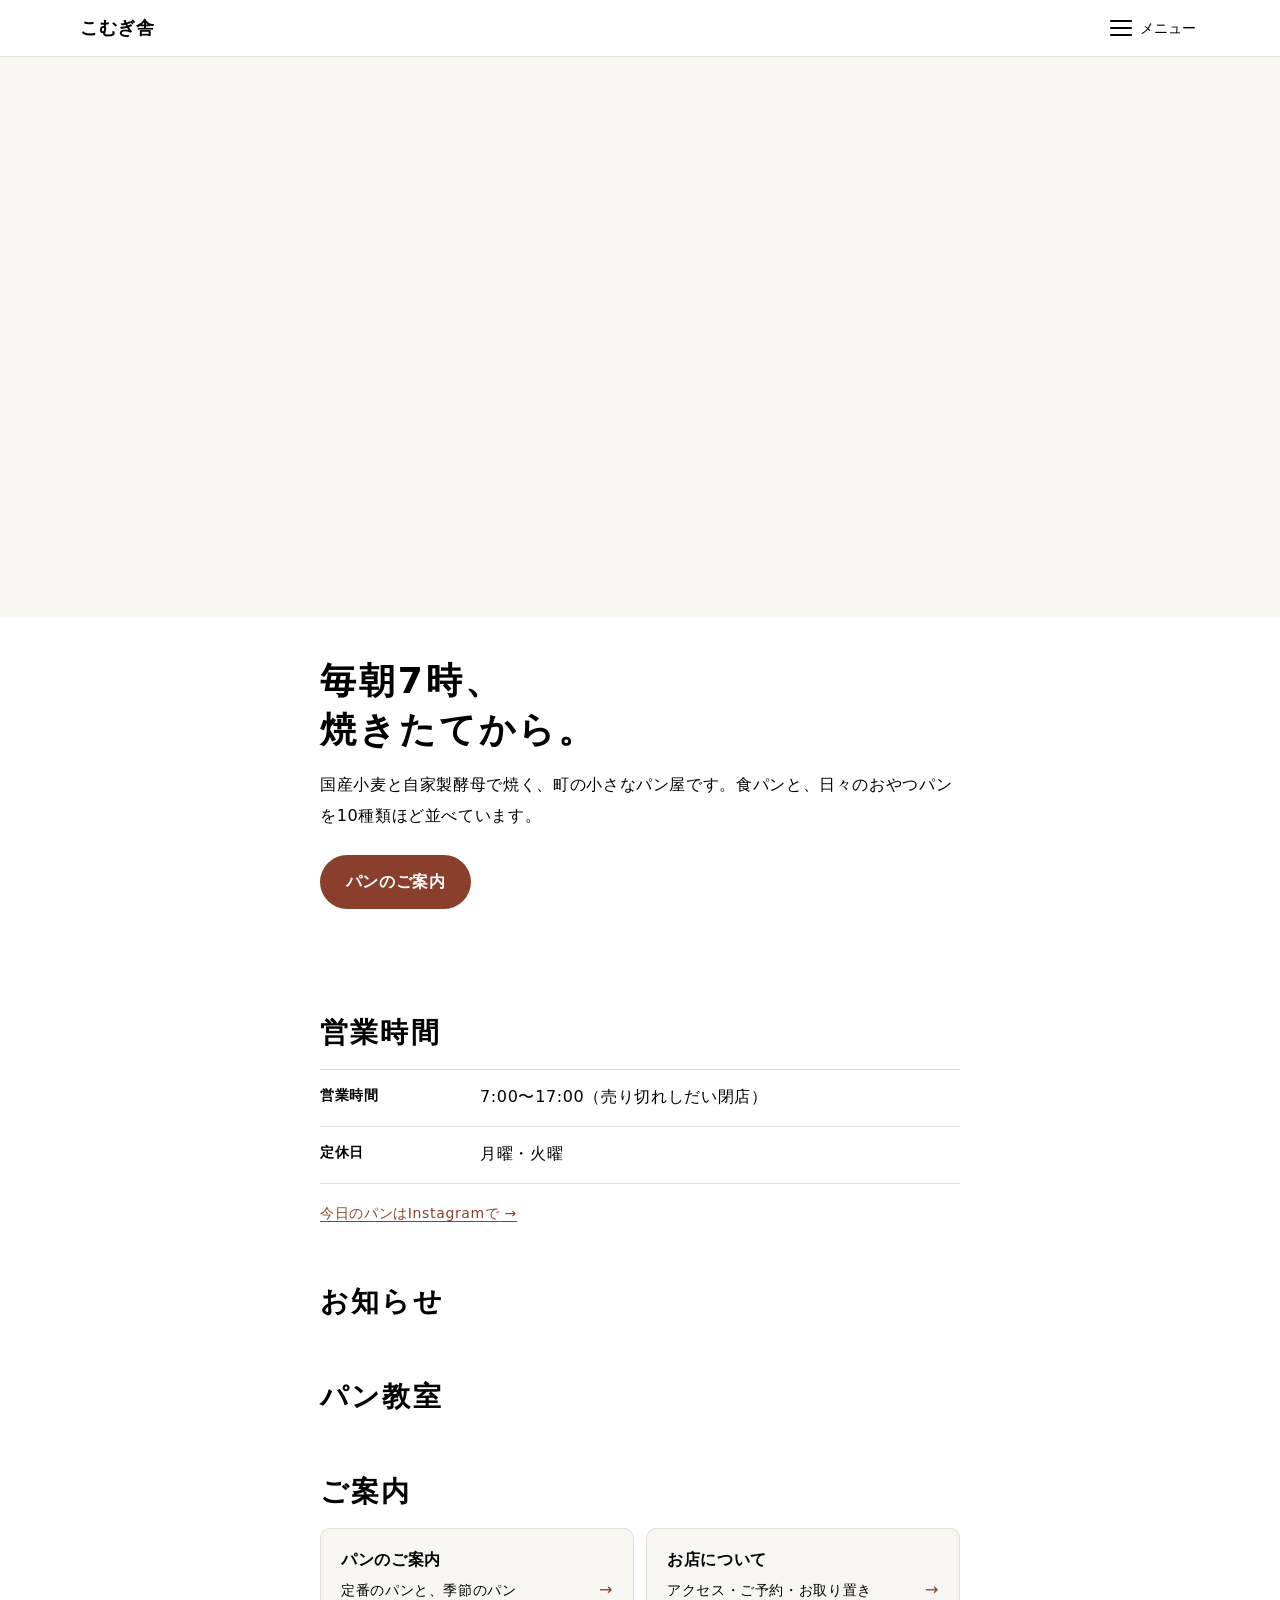
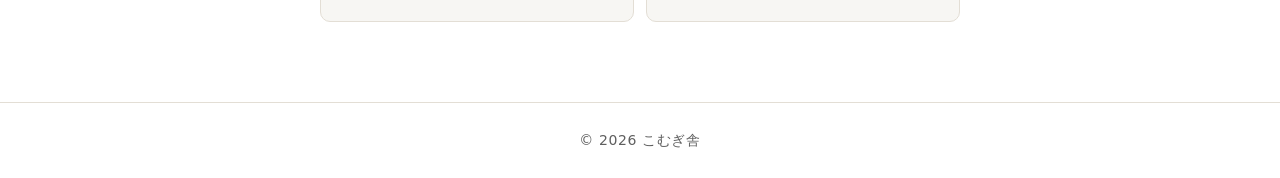
==== public/index.html @ a5fe981f "ミニCMS α版（v0.1.0-alpha） - お知らせだけを更新できる小さなCMS（PHP、データベース不要） - 静的サイトのひな形（見本：架空のパン屋「こむぎ舎」） - ヘッダー・フッターの部" ====
<!doctype html>
<html lang="ja">
<head>
<meta charset="utf-8">
<meta name="viewport" content="width=device-width, initial-scale=1">
<title>こむぎ舎｜町の小さなパン屋</title>
<meta name="description" content="国産小麦と自家製酵母で焼く、町の小さなパン屋です。">
<link rel="stylesheet" href="/assets/style.css">
<script src="/assets/site.js" defer></script>
<script src="/news/embed.js" defer></script>
</head>
<body>
<site-header><a href="/">こむぎ舎</a></site-header>

<main>
  <!-- メイン写真：横幅3サイズ（800/1600/2400px、3:2）。差し替えは assets/img/ の同じ名前で上書き -->
  <figure class="hero-image">
    <img src="/assets/img/hero-1600.webp"
         srcset="/assets/img/hero-800.webp 800w, /assets/img/hero-1600.webp 1600w, /assets/img/hero-2400.webp 2400w"
         sizes="100vw" width="2400" height="1600"
         alt="木の台に並んだクロワッサン、カンパーニュ、シナモンロールなどの焼きたてのパン" fetchpriority="high">
  </figure>

  <div class="page">
  <section class="hero">
    <h1>毎朝7時、<br>焼きたてから。</h1>
    <p>国産小麦と自家製酵母で焼く、町の小さなパン屋です。食パンと、日々のおやつパンを10種類ほど並べています。</p>
    <a class="button" href="/menu.html">パンのご案内</a>
  </section>

  <section class="section" aria-labelledby="t-hours">
    <h2 class="section-title" id="t-hours">営業時間</h2>
    <dl class="info-list">
      <div><dt>営業時間</dt><dd>7:00〜17:00（売り切れしだい閉店）</dd></div>
      <div><dt>定休日</dt><dd>月曜・火曜</dd></div>
    </dl>
    <!-- その日のパンはInstagramで。URLは自分のアカウントに書き換える -->
    <p class="sns-link"><a href="https://www.instagram.com/">今日のパンはInstagramで</a></p>
  </section>

  <section class="section" aria-labelledby="t-news">
    <h2 class="section-title" id="t-news">お知らせ</h2>
    <div data-news data-channel="info" data-count="3" data-link="/news.html#{id}" data-more="/news.html"></div>
  </section>

  <section class="section" aria-labelledby="t-event">
    <h2 class="section-title" id="t-event">パン教室</h2>
    <div data-news data-channel="event" data-count="2"></div>
  </section>

  <section class="section" aria-labelledby="t-pages">
    <h2 class="section-title" id="t-pages">ご案内</h2>
    <ul class="child-pages">
      <li><a href="/menu.html"><strong>パンのご案内</strong><span>定番のパンと、季節のパン</span></a></li>
      <li><a href="/about.html"><strong>お店について</strong><span>アクセス・ご予約・お取り置き</span></a></li>
    </ul>
  </section>
  </div>
</main>

<site-footer></site-footer>
</body>
</html>
---- assets/style.css ----
/*!
 * ミニCMS kit — 基本スタイル v0.1.0-alpha
 * 色・文字・余白は :root の変数だけ変えれば全体が変わる。ルールは DESIGN.md。
 */

/* ===== 1. デザインの変数（ここを変える） ===== */
:root {
  --c-ink: #000000;        /* 文字（本文も見出しも黒） */
  --c-sub: #5f5f5f;        /* 補足（日付・パンくず・注釈だけ。本文には使わない） */
  --c-bg: #ffffff;         /* 背景（白） */
  --c-surface: #f7f6f3;    /* カード・表の背景（白の上で区別できる薄いグレー） */
  --c-line: #e3ded5;       /* 罫線 */
  --c-accent: #8a3f2c;     /* リンク・強調（1色だけ） */
  --c-accent-soft: #f4e9e3;

  --font-body: system-ui, -apple-system, "Hiragino Sans", "Noto Sans JP", sans-serif;
  --font-head: var(--font-body);   /* 見出しもゴシック */

  /* 文字の大きさ：本文16pxから見出し36pxまで段階的に（仮。ジャンプ率はあとで調整） */
  --fs-small: 14px;
  --fs-body: 16px;
  --fs-h4: 18px;
  --fs-h3: 22px;
  --fs-h2: 28px;
  --fs-h1: 36px;

  /* 字間：見出しは広めにあけて、太くても重く見せない */
  --tracking-head: 0.08em;
  --tracking-body: 0.04em;

  --space: 1rem;           /* 基本の余白。倍数で使う */
  --width: 42rem;          /* 本文の最大幅（読みやすさ優先） */
  --radius: 10px;
  --header-h: 56px;
}

/* ===== 2. 土台 ===== */
*, *::before, *::after { box-sizing: border-box; }
html { -webkit-text-size-adjust: 100%; scroll-padding-top: calc(var(--header-h) + var(--space)); }
body {
  margin: 0;
  font: var(--fs-body)/1.9 var(--font-body);
  letter-spacing: var(--tracking-body);
  color: var(--c-ink);
  background: var(--c-bg);
  font-feature-settings: "palt" 0;
  overflow-wrap: anywhere;
}
img { max-width: 100%; height: auto; }
a { color: var(--c-accent); text-underline-offset: 0.2em; }
:focus-visible { outline: 2px solid var(--c-accent); outline-offset: 2px; }
.sh-open { overflow: hidden; }

/* ===== 3. ヘッダー（部品） ===== */
site-header {
  display: block;
  min-height: var(--header-h);   /* 読み込み前のちらつき防止 */
  position: sticky; top: 0; z-index: 10;
  background: var(--c-bg);   /* backdrop-filter は使わない（メニューが中に閉じ込められるため） */
  border-bottom: 1px solid var(--c-line);
}
site-header > a { display: inline-block; padding: 0 var(--space); line-height: var(--header-h); color: var(--c-ink); text-decoration: none; font-weight: 600; }
.sh-bar { display: flex; align-items: center; justify-content: space-between; height: var(--header-h); padding: 0 var(--space); max-width: 72rem; margin: 0 auto; }
.sh-logo { color: var(--c-ink); text-decoration: none; font-family: var(--font-head); font-weight: 700; font-size: var(--fs-h4); }
.sh-logo img { height: 32px; width: auto; display: block; }
.sh-toggle {
  display: flex; align-items: center; gap: 8px;
  min-height: 44px; padding: 0 4px 0 8px;
  background: none; border: 0; color: var(--c-ink); font: inherit; font-size: var(--fs-small); cursor: pointer;
}
.sh-icon { display: grid; gap: 5px; width: 22px; }
.sh-icon i { display: block; height: 2px; background: currentColor; border-radius: 2px; transition: transform .2s, opacity .2s; }
[aria-expanded="true"] .sh-icon i:nth-child(1) { transform: translateY(7px) rotate(45deg); }
[aria-expanded="true"] .sh-icon i:nth-child(2) { opacity: 0; }
[aria-expanded="true"] .sh-icon i:nth-child(3) { transform: translateY(-7px) rotate(-45deg); }
.sh-menu {
  position: fixed; inset: var(--header-h) 0 0 0;
  background: var(--c-bg);
  overflow-y: auto;
  padding: calc(var(--space) * 1.5) var(--space) calc(var(--space) * 4);
}
.sh-menu ul { list-style: none; margin: 0 auto; padding: 0; max-width: var(--width); }
.sh-menu li { border-bottom: 1px solid var(--c-line); }
.sh-menu a { display: block; padding: var(--space) 0; color: var(--c-ink); text-decoration: none; font-size: 1.125rem; }
.sh-menu a[aria-current="page"] { color: var(--c-accent); font-weight: 600; }
.sh-menu a[aria-current="page"]::before { content: "● "; font-size: 0.6em; vertical-align: middle; }

/* ===== 4. フッター（部品） ===== */
site-footer { display: block; min-height: 64px; margin-top: calc(var(--space) * 5); border-top: 1px solid var(--c-line); }
.sf-copy { margin: 0; padding: calc(var(--space) * 1.5) var(--space); text-align: center; font-size: var(--fs-small); color: var(--c-sub); }

/* ===== 5. ページの骨組み ===== */
.page { max-width: var(--width); margin: 0 auto; padding: 0 var(--space); }
.page-wide { max-width: 72rem; margin: 0 auto; padding: 0 var(--space); }

/* パンくず：階層が2段以上になったときだけ使う（1段のサイトでは不要） */
.breadcrumb { margin: var(--space) 0 0; padding: 0; list-style: none; display: flex; flex-wrap: wrap; font-size: var(--fs-small); color: var(--c-sub); }
.breadcrumb li + li::before { content: "/"; margin: 0 0.5em; color: var(--c-line); }
.breadcrumb a { color: var(--c-sub); }

/* ページの見出し部分 */
.page-head { padding: calc(var(--space) * 2.5) 0 calc(var(--space) * 1.5); border-bottom: 1px solid var(--c-line); margin-bottom: calc(var(--space) * 2); }
.page-head h1 { margin: 0; font-family: var(--font-head); font-size: var(--fs-h1); line-height: 1.35; font-weight: 700; letter-spacing: var(--tracking-head); }
/* 2段の見出し：小さい1行目＋大きい本題（例：「町の小さなパン屋」＋「お店について」） */
.kicker { display: block; margin-bottom: 0.4em; font-size: var(--fs-body); font-weight: 700; letter-spacing: var(--tracking-head); }
.page-head .lead { margin: var(--space) 0 0; }

/* ===== 6. 本文（.prose の中は自動で整う） ===== */
.prose > * + * { margin-top: 1.2em; }
.prose h2 {
  margin-top: 2.2em; font-family: var(--font-head); font-size: var(--fs-h2); line-height: 1.4; letter-spacing: var(--tracking-head);
  padding-bottom: 0.4em; border-bottom: 1px solid var(--c-line);
}
.prose h3 { margin-top: 2em; font-size: var(--fs-h3); line-height: 1.45; letter-spacing: var(--tracking-head); }
.prose h4 { margin-top: 1.6em; font-size: var(--fs-h4); line-height: 1.5; }
.prose h3::before { content: ""; display: inline-block; width: 4px; height: 1em; background: var(--c-accent); margin-right: 0.5em; vertical-align: -0.12em; border-radius: 2px; }
.prose p, .prose ul, .prose ol, .prose dl { margin-bottom: 0; }
.prose ul, .prose ol { padding-left: 1.4em; }
.prose li + li { margin-top: 0.3em; }
.prose blockquote { margin-left: 0; margin-right: 0; padding: 0.2em 0 0.2em 1em; border-left: 3px solid var(--c-line); }
.prose figure { margin-left: 0; margin-right: 0; }
.prose figcaption { font-size: var(--fs-small); color: var(--c-sub); margin-top: 0.5em; }
.prose hr { border: 0; border-top: 1px solid var(--c-line); margin: 3em 0; }

/* 表：スマホでは横にスクロール */
.table-wrap { overflow-x: auto; -webkit-overflow-scrolling: touch; }
.prose table { border-collapse: collapse; width: 100%; font-size: 0.9375rem; background: var(--c-surface); }
/* 最初の列（名前）と最後の列（値段など）は折り返さない。説明の列だけ折り返す */
.prose td:first-child, .prose td:last-child, .prose th:first-child, .prose th:last-child { white-space: nowrap; }
.prose th, .prose td { overflow-wrap: normal; }
.prose th, .prose td { padding: 0.7em 0.6em; border-bottom: 1px solid var(--c-line); text-align: left; vertical-align: top; }
.prose thead th { font-size: var(--fs-small); color: var(--c-sub); font-weight: 600; border-bottom-width: 2px; }

/* 情報リスト（営業時間・所在地など） */
.info-list { display: grid; grid-template-columns: 1fr; margin: 0; border-top: 1px solid var(--c-line); }
.info-list > div { padding: 0.8em 0; border-bottom: 1px solid var(--c-line); }
.info-list dt { font-size: var(--fs-small); font-weight: 700; }
.info-list dd { margin: 0; }
.prose h2 + .info-list { border-top: 0; }   /* 見出しの下線と二重にしない */
@media (min-width: 40rem) {
  .info-list > div { display: grid; grid-template-columns: 9em 1fr; gap: var(--space); }
}

/* 注意書きの箱 */
.note { padding: var(--space) calc(var(--space) * 1.25); background: var(--c-accent-soft); border-radius: var(--radius); }
.note > :first-child { margin-top: 0; }
.note > :last-child { margin-bottom: 0; }

/* ボタン風のリンク */
.button {
  display: inline-block; padding: 0.75em 1.6em; min-height: 44px;
  background: var(--c-accent); color: #fff; text-decoration: none; border-radius: 999px; font-weight: 600;
}
.button.ghost { background: transparent; color: var(--c-accent); box-shadow: inset 0 0 0 1px currentColor; }

/* 下層ページへの入口（子ページの一覧） */
.child-pages { list-style: none; padding: 0; margin: 0; display: grid; gap: calc(var(--space) * 0.75); }
.child-pages a {
  display: block; padding: var(--space) calc(var(--space) * 1.25);
  background: var(--c-surface); border: 1px solid var(--c-line); border-radius: var(--radius);
  color: var(--c-ink); text-decoration: none;
}
.child-pages a::after { content: "→"; float: right; color: var(--c-accent); }
.child-pages strong { display: block; }
.child-pages span { font-size: var(--fs-small); }
@media (min-width: 40rem) { .child-pages { grid-template-columns: 1fr 1fr; } }

/* ページ末の「前後・上の階層へ」 */
.page-nav { display: flex; justify-content: space-between; gap: var(--space); margin-top: calc(var(--space) * 3); padding-top: var(--space); border-top: 1px solid var(--c-line); font-size: var(--fs-small); }

/* ===== 7. トップページ ===== */
/* メイン写真：画面の端から端まで。スマホは3:2、広い画面は横長に切り抜く */
.hero-image { margin: 0; background: var(--c-surface); }
.hero-image img { display: block; width: 100%; height: auto; aspect-ratio: 3 / 2; object-fit: cover; }
@media (min-width: 45rem) {
  .hero-image img { aspect-ratio: 16 / 7; max-height: 75vh; }
}
.hero-image + .page .hero { padding-top: calc(var(--space) * 2.5); }
.sns-link { margin: var(--space) 0 0; font-size: var(--fs-small); }
.sns-link a::after { content: " →"; }
.hero { padding: calc(var(--space) * 3.5) 0 calc(var(--space) * 3); }
.hero h1 { margin: 0; font-family: var(--font-head); font-size: var(--fs-h1); line-height: 1.35; font-weight: 700; letter-spacing: var(--tracking-head); }
.hero p { margin: var(--space) 0 calc(var(--space) * 1.5); }
.section { margin-top: calc(var(--space) * 3.5); }
.section-title { display: flex; align-items: baseline; justify-content: space-between; margin: 0 0 var(--space); font-family: var(--font-head); font-size: var(--fs-h2); line-height: 1.4; letter-spacing: var(--tracking-head); }

/* ===== 8. お知らせ部品（embed.js）の見た目 ===== */
.mini-news__list { list-style: none; margin: 0; padding: 0; border-top: 1px solid var(--c-line); }
.mini-news__item { padding: 0.9em 0; border-bottom: 1px solid var(--c-line); }
.mini-news__date { display: block; font-size: var(--fs-small); color: var(--c-sub); font-variant-numeric: tabular-nums; }
.mini-news__title a { color: var(--c-ink); text-decoration: none; }
.mini-news__title a:hover { color: var(--c-accent); text-decoration: underline; }
.mini-news--full .mini-news__list { border-top: 0; }
.mini-news--full .mini-news__item { padding: 1.5em 0; }
.mini-news--full .mini-news__item:last-child { border-bottom: 0; }
.mini-news--full .mini-news__title { margin: 0.2em 0 0.6em; font-size: var(--fs-h3); }
.mini-news__body p { margin: 0 0 0.8em; }
.mini-news__body ul { margin: 0 0 0.8em; padding-left: 1.4em; }
.mini-news__more { display: inline-block; margin-top: var(--space); font-size: var(--fs-small); }
.mini-news__more::after { content: " →"; }
.mini-news__empty { color: var(--c-sub); }
.mini-news:empty { min-height: 6rem; }   /* 読み込み中の場所取り */

/* 縦書き（キャッチコピー用。使うかどうかは任意） */
.tate { writing-mode: vertical-rl; text-orientation: mixed; }

/* ===== 9. 補助 ===== */
.visually-hidden { position: absolute !important; width: 1px; height: 1px; overflow: hidden; clip: rect(0 0 0 0); white-space: nowrap; }
@media (prefers-reduced-motion: reduce) { * { transition: none !important; } }
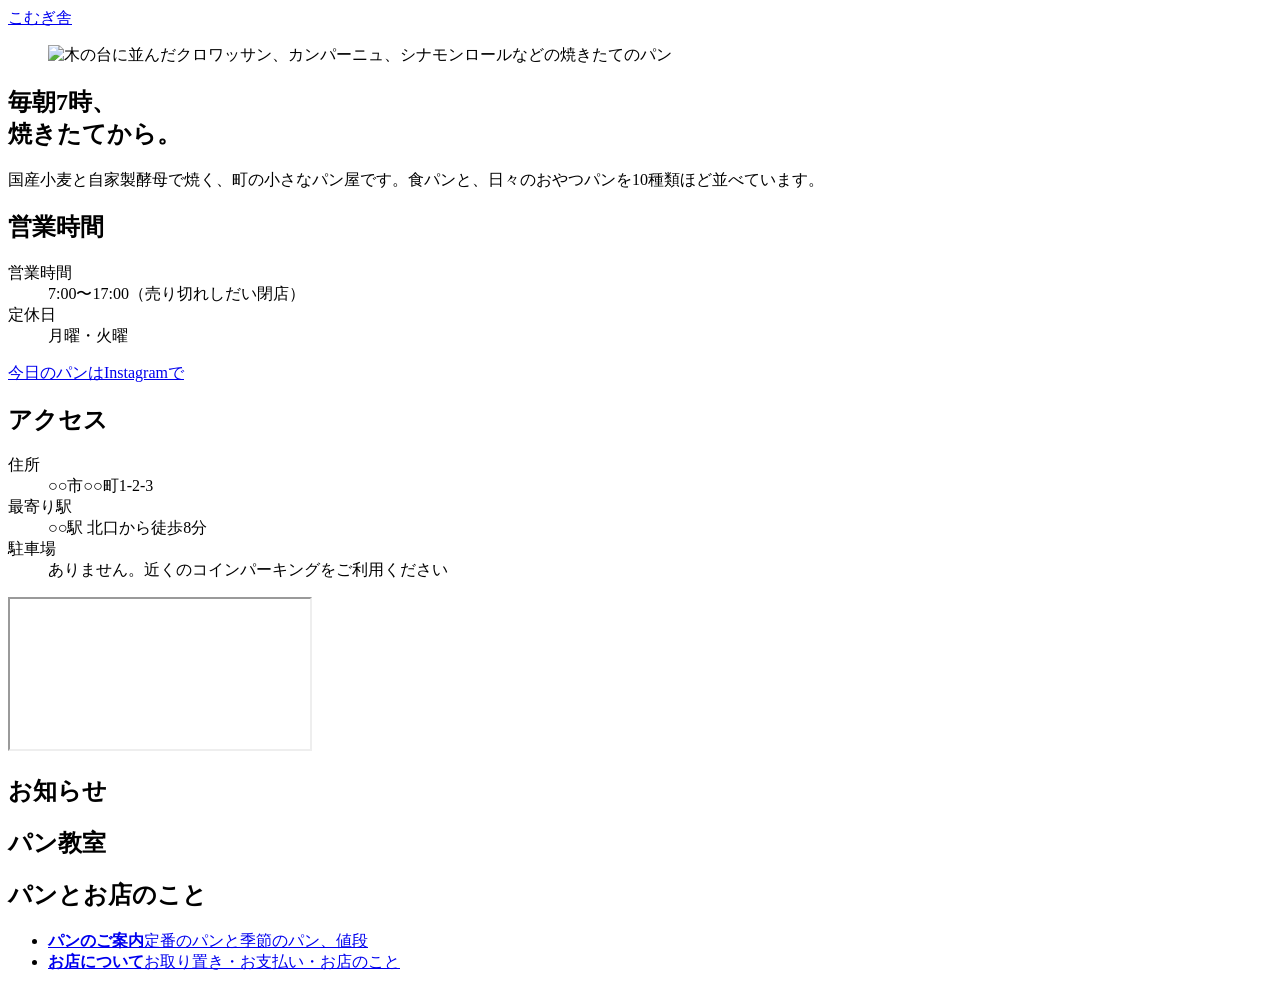
==== commit 6d4a8900: "ホームを「来店までの順番」に組み替え、緊急のお知らせを追加 - メイン写真の天地を細く（スマホ2:1、PC3:1） - 並び：写真 → 緊急のお知らせ → ひとこと → 営業時間 → アクセス（地図）" ====
--- a/public/index.html
+++ b/public/index.html
@@ -13,7 +13,19 @@
 <site-header><a href="/">こむぎ舎</a></site-header>
 
 <main>
-  <!-- メイン写真：横幅3サイズ（800/1600/2400px、3:2）。差し替えは assets/img/ の同じ名前で上書き -->
+  <!--
+    小さなお店のホームの型（インスタから来た人が「来店」までたどる順番）
+    1. メイン写真（天地は細め）
+    2. 緊急のお知らせ（臨時休業など。あるときだけ出る）
+    3. お店のひとこと
+    4. 営業時間・定休日
+    5. アクセス（地図と住所）
+    6. お知らせ
+    7. パン教室
+    8. パンとお店のこと（下層ページへの入口）
+  -->
+
+  <!-- 1. メイン写真：横幅3サイズ（800/1600/2400px、元は3:2）。表示は天地を細めに切り抜く -->
   <figure class="hero-image">
     <img src="/assets/img/hero-1600.webp"
          srcset="/assets/img/hero-800.webp 800w, /assets/img/hero-1600.webp 1600w, /assets/img/hero-2400.webp 2400w"
@@ -22,12 +34,16 @@
   </figure>
 
   <div class="page">
+  <!-- 2. 緊急のお知らせ：管理画面の「緊急のお知らせ」に書いたときだけ表示される -->
+  <div data-news data-channel="urgent" data-count="3" data-style="alert" data-empty="hide" hidden></div>
+
+  <!-- 3. お店のひとこと -->
   <section class="hero">
     <h1>毎朝7時、<br>焼きたてから。</h1>
     <p>国産小麦と自家製酵母で焼く、町の小さなパン屋です。食パンと、日々のおやつパンを10種類ほど並べています。</p>
-    <a class="button" href="/menu.html">パンのご案内</a>
   </section>
 
+  <!-- 4. 営業時間・定休日 -->
   <section class="section" aria-labelledby="t-hours">
     <h2 class="section-title" id="t-hours">営業時間</h2>
     <dl class="info-list">
@@ -38,21 +54,39 @@
     <p class="sns-link"><a href="https://www.instagram.com/">今日のパンはInstagramで</a></p>
   </section>
 
+  <!-- 5. アクセス：見本は町田市役所。q= のあとを住所かお店の名前に書き換える -->
+  <section class="section" id="access" aria-labelledby="t-access">
+    <h2 class="section-title" id="t-access">アクセス</h2>
+    <dl class="info-list">
+      <div><dt>住所</dt><dd>○○市○○町1-2-3</dd></div>
+      <div><dt>最寄り駅</dt><dd>○○駅 北口から徒歩8分</dd></div>
+      <div><dt>駐車場</dt><dd>ありません。近くのコインパーキングをご利用ください</dd></div>
+    </dl>
+    <div class="map">
+      <iframe src="https://www.google.com/maps?q=町田市役所&amp;hl=ja&amp;z=16&amp;output=embed"
+              title="お店の場所の地図" loading="lazy" allowfullscreen
+              referrerpolicy="strict-origin-when-cross-origin"></iframe>
+    </div>
+  </section>
+
+  <!-- 6. お知らせ -->
   <section class="section" aria-labelledby="t-news">
     <h2 class="section-title" id="t-news">お知らせ</h2>
     <div data-news data-channel="info" data-count="3" data-link="/news.html#{id}" data-more="/news.html"></div>
   </section>
 
+  <!-- 7. パン教室 -->
   <section class="section" aria-labelledby="t-event">
     <h2 class="section-title" id="t-event">パン教室</h2>
     <div data-news data-channel="event" data-count="2"></div>
   </section>
 
+  <!-- 8. 下層ページへの入口 -->
   <section class="section" aria-labelledby="t-pages">
-    <h2 class="section-title" id="t-pages">ご案内</h2>
+    <h2 class="section-title" id="t-pages">パンとお店のこと</h2>
     <ul class="child-pages">
-      <li><a href="/menu.html"><strong>パンのご案内</strong><span>定番のパンと、季節のパン</span></a></li>
-      <li><a href="/about.html"><strong>お店について</strong><span>アクセス・ご予約・お取り置き</span></a></li>
+      <li><a href="/menu.html"><strong>パンのご案内</strong><span>定番のパンと季節のパン、値段</span></a></li>
+      <li><a href="/about.html"><strong>お店について</strong><span>お取り置き・お支払い・お店のこと</span></a></li>
     </ul>
   </section>
   </div>
